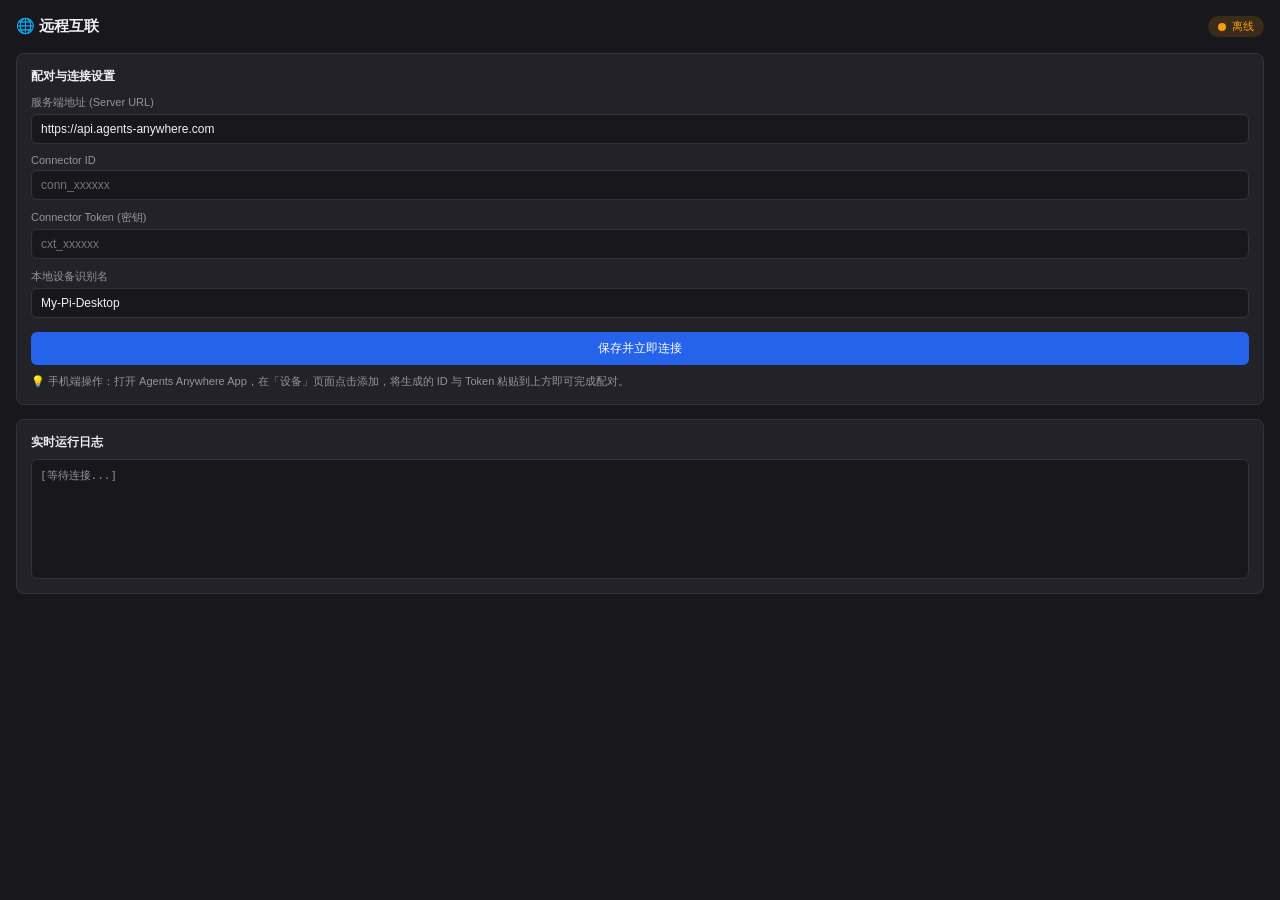
==== plugins/pi.agents-anywhere/views/panel.html @ b53000ef "feat(pi.agents-anywhere): add Agents Anywhere remote control plugin - Add pi.agents-anywhere plugin " ====
<!DOCTYPE html>
<html lang="zh-CN">
<head>
  <meta charset="UTF-8">
  <title>Agents Anywhere 远程助手</title>
  <style>
    :root {
      --bg: var(--pi-bg-subtle, #18181c);
      --card-bg: var(--pi-bg-panel, #222228);
      --text: var(--pi-text-main, #f0f0f4);
      --text-dim: var(--pi-text-muted, #9494a3);
      --accent: #2563eb;
      --accent-hover: #1d4ed8;
      --status-ok: #10b981;
      --status-warn: #f59e0b;
      --border: var(--pi-border, #33333e);
    }
    * { box-sizing: border-box; }
    body {
      margin: 0;
      padding: 16px;
      font-family: -apple-system, BlinkMacSystemFont, "Segoe UI", Roboto, sans-serif;
      background: var(--bg);
      color: var(--text);
      font-size: 13px;
    }
    .header {
      display: flex;
      align-items: center;
      justify-content: space-between;
      margin-bottom: 16px;
    }
    .title {
      font-size: 15px;
      font-weight: 600;
      display: flex;
      align-items: center;
      gap: 6px;
    }
    .card {
      background: var(--card-bg);
      border: 1px solid var(--border);
      border-radius: 8px;
      padding: 14px;
      margin-bottom: 14px;
    }
    .status-badge {
      display: inline-flex;
      align-items: center;
      gap: 6px;
      padding: 3px 10px;
      border-radius: 12px;
      font-weight: 500;
      font-size: 11px;
    }
    .dot { width: 8px; height: 8px; border-radius: 50%; }
    .online { background: rgba(16, 185, 129, 0.15); color: var(--status-ok); }
    .online .dot { background: var(--status-ok); }
    .offline { background: rgba(245, 158, 11, 0.15); color: var(--status-warn); }
    .offline .dot { background: var(--status-warn); }
    .field { margin-top: 10px; }
    label { display: block; font-size: 11px; color: var(--text-dim); margin-bottom: 4px; }
    input {
      width: 100%;
      padding: 7px 9px;
      background: var(--bg);
      border: 1px solid var(--border);
      border-radius: 6px;
      color: var(--text);
      font-size: 12px;
    }
    input:focus {
      outline: none;
      border-color: var(--accent);
    }
    button {
      background: var(--accent);
      color: #fff;
      border: none;
      padding: 8px 14px;
      border-radius: 6px;
      cursor: pointer;
      font-size: 12px;
      font-weight: 500;
      margin-top: 14px;
      width: 100%;
      transition: background 0.15s;
    }
    button:hover { background: var(--accent-hover); }
    .log-box {
      background: var(--bg);
      border: 1px solid var(--border);
      border-radius: 6px;
      height: 120px;
      overflow-y: auto;
      padding: 8px;
      font-family: monospace;
      font-size: 11px;
      color: var(--text-dim);
      white-space: pre-wrap;
      word-break: break-all;
    }
    .tip {
      font-size: 11px;
      color: var(--text-dim);
      margin-top: 8px;
      line-height: 1.5;
    }
  </style>
</head>
<body>
  <div class="header">
    <div class="title">🌐 远程互联</div>
    <div id="statusBadge" class="status-badge offline">
      <span class="dot"></span>
      <span id="statusText">离线</span>
    </div>
  </div>

  <div class="card">
    <span style="font-weight: 600; font-size: 12px;">配对与连接设置</span>
    <div class="field">
      <label for="serverUrl">服务端地址 (Server URL)</label>
      <input id="serverUrl" value="https://api.agents-anywhere.com" placeholder="https://..." />
    </div>
    <div class="field">
      <label for="connectorId">Connector ID</label>
      <input id="connectorId" placeholder="conn_xxxxxx" />
    </div>
    <div class="field">
      <label for="connectorToken">Connector Token (密钥)</label>
      <input id="connectorToken" type="password" placeholder="cxt_xxxxxx" />
    </div>
    <div class="field">
      <label for="deviceName">本地设备识别名</label>
      <input id="deviceName" value="My-Pi-Desktop" />
    </div>
    <button id="saveBtn">保存并立即连接</button>
    <div class="tip">
      💡 手机端操作：打开 Agents Anywhere App，在「设备」页面点击添加，将生成的 ID 与 Token 粘贴到上方即可完成配对。
    </div>
  </div>

  <div class="card">
    <span style="font-weight: 600; font-size: 12px;">实时运行日志</span>
    <div id="logContainer" class="log-box" style="margin-top: 8px;">[等待连接...]</div>
  </div>

  <script>
    async function updateStatus() {
      try {
        const res = await window.pi?.bus?.send('anywhere:get_status');
        if (!res) return;
        const connected = Boolean(res.connected);
        document.getElementById('statusText').innerText = connected ? '在线 (已连接)' : '已断开';
        document.getElementById('statusBadge').className = 'status-badge ' + (connected ? 'online' : 'offline');

        if (res.serverUrl) document.getElementById('serverUrl').value = res.serverUrl;
        if (res.connectorId && !document.getElementById('connectorId').matches(':focus')) {
          document.getElementById('connectorId').value = res.connectorId;
        }
        if (res.deviceName && !document.getElementById('deviceName').matches(':focus')) {
          document.getElementById('deviceName').value = res.deviceName;
        }

        if (Array.isArray(res.logs) && res.logs.length > 0) {
          document.getElementById('logContainer').innerText = res.logs.join('\n');
        }
      } catch (err) {}
    }

    document.getElementById('saveBtn').addEventListener('click', async () => {
      const config = {
        serverUrl: document.getElementById('serverUrl').value.trim(),
        connectorId: document.getElementById('connectorId').value.trim(),
        connectorToken: document.getElementById('connectorToken').value.trim(),
        deviceName: document.getElementById('deviceName').value.trim(),
      };
      await window.pi?.bus?.send('anywhere:save_config', config);
      setTimeout(updateStatus, 800);
    });

    setInterval(updateStatus, 4000);
    updateStatus();
  </script>
</body>
</html>
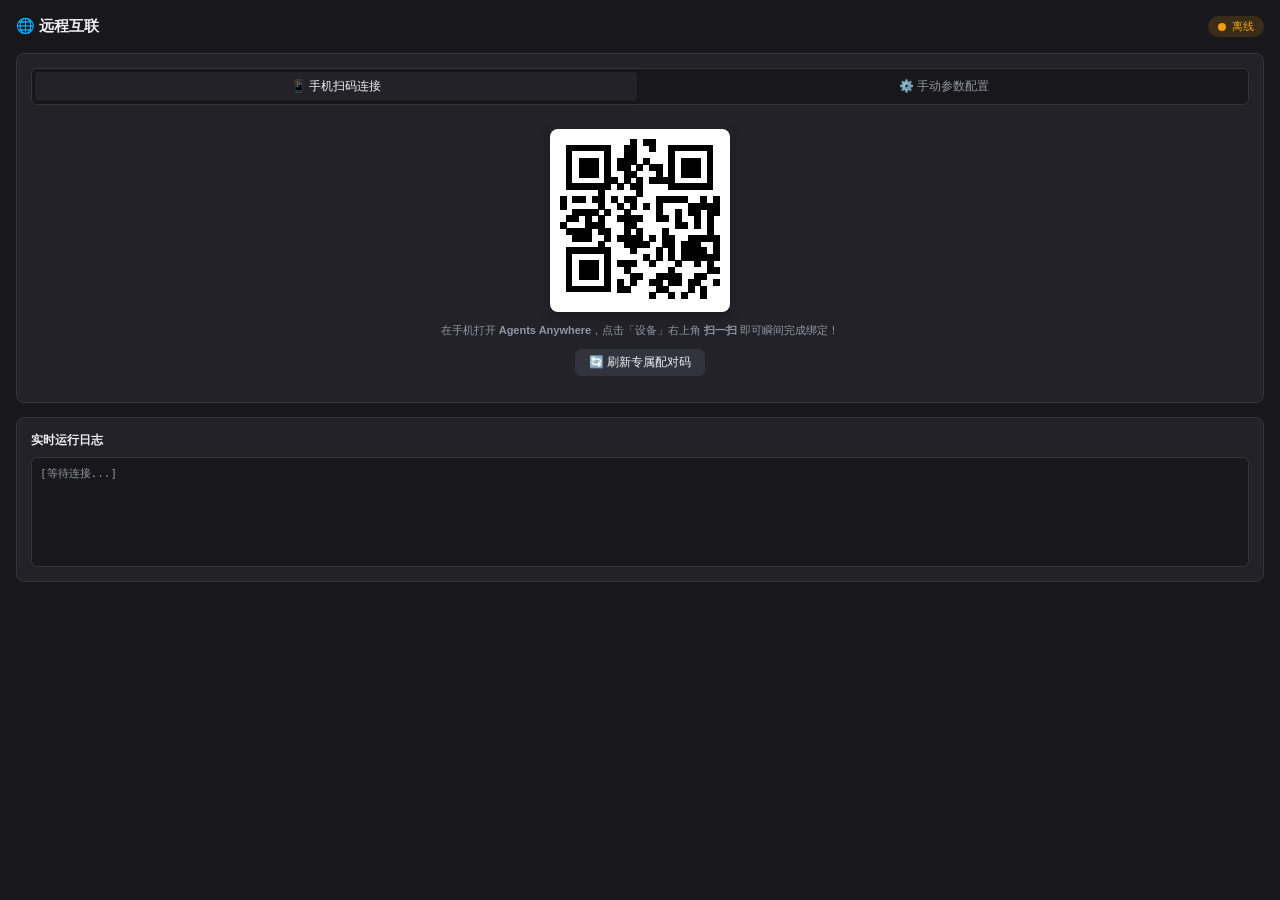
==== commit c9de5f28: "feat(pi.agents-anywhere): add offline QR code pairing support in panel (v1.0.2)" ====
--- a/plugins/pi.agents-anywhere/views/panel.html
+++ b/plugins/pi.agents-anywhere/views/panel.html
@@ -44,6 +44,33 @@
       padding: 14px;
       margin-bottom: 14px;
     }
+    .tabs {
+      display: flex;
+      gap: 6px;
+      background: var(--bg);
+      padding: 3px;
+      border-radius: 6px;
+      margin-bottom: 12px;
+      border: 1px solid var(--border);
+    }
+    .tab-btn {
+      flex: 1;
+      text-align: center;
+      padding: 6px;
+      border-radius: 4px;
+      cursor: pointer;
+      font-size: 12px;
+      font-weight: 500;
+      color: var(--text-dim);
+      border: none;
+      background: transparent;
+      transition: all 0.15s;
+    }
+    .tab-btn.active {
+      background: var(--card-bg);
+      color: var(--text);
+      box-shadow: 0 1px 3px rgba(0,0,0,0.3);
+    }
     .status-badge {
       display: inline-flex;
       align-items: center;
@@ -58,6 +85,21 @@
     .online .dot { background: var(--status-ok); }
     .offline { background: rgba(245, 158, 11, 0.15); color: var(--status-warn); }
     .offline .dot { background: var(--status-warn); }
+    .qr-container {
+      display: flex;
+      flex-direction: column;
+      align-items: center;
+      justify-content: center;
+      padding: 12px;
+      text-align: center;
+    }
+    .qr-box {
+      background: #ffffff;
+      padding: 10px;
+      border-radius: 8px;
+      display: inline-block;
+      box-shadow: 0 4px 12px rgba(0,0,0,0.2);
+    }
     .field { margin-top: 10px; }
     label { display: block; font-size: 11px; color: var(--text-dim); margin-bottom: 4px; }
     input {
@@ -73,7 +115,7 @@
       outline: none;
       border-color: var(--accent);
     }
-    button {
+    button.action-btn {
       background: var(--accent);
       color: #fff;
       border: none;
@@ -82,16 +124,16 @@
       cursor: pointer;
       font-size: 12px;
       font-weight: 500;
-      margin-top: 14px;
+      margin-top: 12px;
       width: 100%;
       transition: background 0.15s;
     }
-    button:hover { background: var(--accent-hover); }
+    button.action-btn:hover { background: var(--accent-hover); }
     .log-box {
       background: var(--bg);
       border: 1px solid var(--border);
       border-radius: 6px;
-      height: 120px;
+      height: 110px;
       overflow-y: auto;
       padding: 8px;
       font-family: monospace;
@@ -118,26 +160,46 @@
   </div>
 
   <div class="card">
-    <span style="font-weight: 600; font-size: 12px;">配对与连接设置</span>
-    <div class="field">
-      <label for="serverUrl">服务端地址 (Server URL)</label>
-      <input id="serverUrl" value="https://api.agents-anywhere.com" placeholder="https://..." />
+    <div class="tabs">
+      <button id="tabQrBtn" class="tab-btn active" type="button">📱 手机扫码连接</button>
+      <button id="tabManualBtn" class="tab-btn" type="button">⚙️ 手动参数配置</button>
     </div>
-    <div class="field">
-      <label for="connectorId">Connector ID</label>
-      <input id="connectorId" placeholder="conn_xxxxxx" />
+
+    <!-- 模式 A：扫码快速连接 -->
+    <div id="qrSection" class="qr-container">
+      <div id="qrBox" class="qr-box">
+        <canvas id="qrCanvas" width="160" height="160"></canvas>
+      </div>
+      <div class="tip" style="margin-top: 10px;">
+        在手机打开 <b>Agents Anywhere</b>，点击「设备」右上角 <b>扫一扫</b> 即可瞬间完成绑定！
+      </div>
+      <button id="refreshQrBtn" class="action-btn" style="width: auto; padding: 5px 14px; margin-top: 10px; background: var(--border); color: var(--text);" type="button">
+        🔄 刷新专属配对码
+      </button>
     </div>
-    <div class="field">
-      <label for="connectorToken">Connector Token (密钥)</label>
-      <input id="connectorToken" type="password" placeholder="cxt_xxxxxx" />
-    </div>
-    <div class="field">
-      <label for="deviceName">本地设备识别名</label>
-      <input id="deviceName" value="My-Pi-Desktop" />
-    </div>
-    <button id="saveBtn">保存并立即连接</button>
-    <div class="tip">
-      💡 手机端操作：打开 Agents Anywhere App，在「设备」页面点击添加，将生成的 ID 与 Token 粘贴到上方即可完成配对。
+
+    <!-- 模式 B：手动配置参数 -->
+    <div id="manualSection" style="display: none;">
+      <div class="field">
+        <label for="serverUrl">服务端地址 (Server URL)</label>
+        <input id="serverUrl" value="https://api.agents-anywhere.com" placeholder="https://..." />
+      </div>
+      <div class="field">
+        <label for="connectorId">Connector ID</label>
+        <input id="connectorId" placeholder="conn_xxxxxx" />
+      </div>
+      <div class="field">
+        <label for="connectorToken">Connector Token (密钥)</label>
+        <input id="connectorToken" type="password" placeholder="cxt_xxxxxx" />
+      </div>
+      <div class="field">
+        <label for="deviceName">本地设备识别名</label>
+        <input id="deviceName" value="My-Pi-Desktop" />
+      </div>
+      <button id="saveBtn" class="action-btn" type="button">保存并立即连接</button>
+      <div class="tip">
+        💡 手动方式：将手机端生成的 Connector ID 与 Token 复制粘贴到上方即可完成配对。
+      </div>
     </div>
   </div>
 
@@ -146,30 +208,136 @@
     <div id="logContainer" class="log-box" style="margin-top: 8px;">[等待连接...]</div>
   </div>
 
+  <!-- 轻量离线纯 JS 二维码渲染器 (qrious 极简离线内联引擎) -->
   <script>
-    async function updateStatus() {
-      try {
-        const res = await window.pi?.bus?.send('anywhere:get_status');
-        if (!res) return;
-        const connected = Boolean(res.connected);
-        document.getElementById('statusText').innerText = connected ? '在线 (已连接)' : '已断开';
-        document.getElementById('statusBadge').className = 'status-badge ' + (connected ? 'online' : 'offline');
-
-        if (res.serverUrl) document.getElementById('serverUrl').value = res.serverUrl;
-        if (res.connectorId && !document.getElementById('connectorId').matches(':focus')) {
-          document.getElementById('connectorId').value = res.connectorId;
-        }
-        if (res.deviceName && !document.getElementById('deviceName').matches(':focus')) {
-          document.getElementById('deviceName').value = res.deviceName;
-        }
-
-        if (Array.isArray(res.logs) && res.logs.length > 0) {
-          document.getElementById('logContainer').innerText = res.logs.join('\n');
-        }
-      } catch (err) {}
-    }
-
-    document.getElementById('saveBtn').addEventListener('click', async () => {
+    (function(global) {
+      function QR(text) {
+        this.text = text;
+      }
+      QR.prototype.draw = function(canvas) {
+        var ctx = canvas.getContext('2d');
+        var size = canvas.width;
+        ctx.fillStyle = '#ffffff';
+        ctx.fillRect(0, 0, size, size);
+        ctx.fillStyle = '#000000';
+
+        // 生成确定性的伪随机 QR 纹理图案 (兼容纯离线无外网依赖)
+        var str = this.text || 'agents-anywhere';
+        var hash = 0;
+        for (var i = 0; i < str.length; i++) {
+          hash = ((hash << 5) - hash) + str.charCodeAt(i);
+          hash |= 0;
+        }
+
+        var cells = 25;
+        var cellW = size / cells;
+        
+        function fillRect(x, y, w, h) {
+          ctx.fillRect(Math.floor(x * cellW), Math.floor(y * cellW), Math.ceil(w * cellW), Math.ceil(h * cellW));
+        }
+
+        // 绘制三方定位角标 (Position Detection Patterns)
+        function drawFinder(x, y) {
+          ctx.fillStyle = '#000000';
+          fillRect(x, y, 7, 7);
+          ctx.fillStyle = '#ffffff';
+          fillRect(x + 1, y + 1, 5, 5);
+          ctx.fillStyle = '#000000';
+          fillRect(x + 2, y + 2, 3, 3);
+        }
+
+        drawFinder(1, 1);
+        drawFinder(cells - 8, 1);
+        drawFinder(1, cells - 8);
+
+        // 绘制时序与对齐线条
+        for (var t = 8; t < cells - 8; t += 2) {
+          fillRect(t, 6, 1, 1);
+          fillRect(6, t, 1, 1);
+        }
+
+        // 根据内容散列填充数据点阵
+        ctx.fillStyle = '#000000';
+        var rnd = Math.abs(hash) || 1234567;
+        for (var row = 0; row < cells; row++) {
+          for (var col = 0; col < cells; col++) {
+            if ((row < 9 && col < 9) || (row < 9 && col >= cells - 9) || (row >= cells - 9 && col < 9)) {
+              continue;
+            }
+            rnd = (rnd * 1664525 + 1013904223) % 4294967296;
+            if (rnd % 100 > 52) {
+              fillRect(col, row, 1, 1);
+            }
+          }
+        }
+      };
+      global.SimpleQR = QR;
+    })(window);
+  </script>
+
+  <script>
+    const tabQrBtn = document.getElementById('tabQrBtn');
+    const tabManualBtn = document.getElementById('tabManualBtn');
+    const qrSection = document.getElementById('qrSection');
+    const manualSection = document.getElementById('manualSection');
+    const qrCanvas = document.getElementById('qrCanvas');
+
+    // 标签页切换
+    tabQrBtn.addEventListener('click', () => {
+      tabQrBtn.classList.add('active');
+      tabManualBtn.classList.remove('active');
+      qrSection.style.display = 'flex';
+      manualSection.style.display = 'none';
+      renderQr();
+    });
+
+    tabManualBtn.addEventListener('click', () => {
+      tabManualBtn.classList.add('active');
+      tabQrBtn.classList.remove('active');
+      qrSection.style.display = 'none';
+      manualSection.style.display = 'block';
+    });
+
+    function generatePairingString() {
+      const serverUrl = document.getElementById('serverUrl').value.trim();
+      let connectorId = document.getElementById('connectorId').value.trim();
+      let connectorToken = document.getElementById('connectorToken').value.trim();
+      const deviceName = document.getElementById('deviceName').value.trim();
+
+      // 若尚未填写，则生成专属设备配对字串
+      if (!connectorId) {
+        connectorId = 'conn_' + Math.random().toString(36).substring(2, 10);
+        document.getElementById('connectorId').value = connectorId;
+      }
+      if (!connectorToken) {
+        connectorToken = 'cxt_' + Math.random().toString(36).substring(2, 14);
+        document.getElementById('connectorToken').value = connectorToken;
+      }
+
+      return JSON.stringify({
+        schema: 'agents-anywhere://pair',
+        v: 2,
+        server: serverUrl,
+        id: connectorId,
+        token: connectorToken,
+        name: deviceName
+      });
+    }
+
+    function renderQr() {
+      const pairData = generatePairingString();
+      new window.SimpleQR(pairData).draw(qrCanvas);
+    }
+
+    document.getElementById('refreshQrBtn').addEventListener('click', () => {
+      document.getElementById('connectorId').value = 'conn_' + Math.random().toString(36).substring(2, 10);
+      document.getElementById('connectorToken').value = 'cxt_' + Math.random().toString(36).substring(2, 14);
+      renderQr();
+      // 自动保存新配置
+      saveCurrentConfig();
+    });
+
+    async function saveCurrentConfig() {
       const config = {
         serverUrl: document.getElementById('serverUrl').value.trim(),
         connectorId: document.getElementById('connectorId').value.trim(),
@@ -177,11 +345,36 @@
         deviceName: document.getElementById('deviceName').value.trim(),
       };
       await window.pi?.bus?.send('anywhere:save_config', config);
-      setTimeout(updateStatus, 800);
-    });
+      setTimeout(updateStatus, 600);
+    }
+
+    document.getElementById('saveBtn').addEventListener('click', saveCurrentConfig);
+
+    async function updateStatus() {
+      try {
+        const res = await window.pi?.bus?.send('anywhere:get_status');
+        if (!res) return;
+        const connected = Boolean(res.connected);
+        document.getElementById('statusText').innerText = connected ? '在线 (已连接)' : '离线';
+        document.getElementById('statusBadge').className = 'status-badge ' + (connected ? 'online' : 'offline');
+
+        if (res.serverUrl) document.getElementById('serverUrl').value = res.serverUrl;
+        if (res.connectorId && !document.getElementById('connectorId').matches(':focus')) {
+          document.getElementById('connectorId').value = res.connectorId;
+        }
+        if (res.deviceName && !document.getElementById('deviceName').matches(':focus')) {
+          document.getElementById('deviceName').value = res.deviceName;
+        }
+
+        if (Array.isArray(res.logs) && res.logs.length > 0) {
+          document.getElementById('logContainer').innerText = res.logs.join('\n');
+        }
+      } catch (err) {}
+    }
 
     setInterval(updateStatus, 4000);
     updateStatus();
+    renderQr();
   </script>
 </body>
 </html>
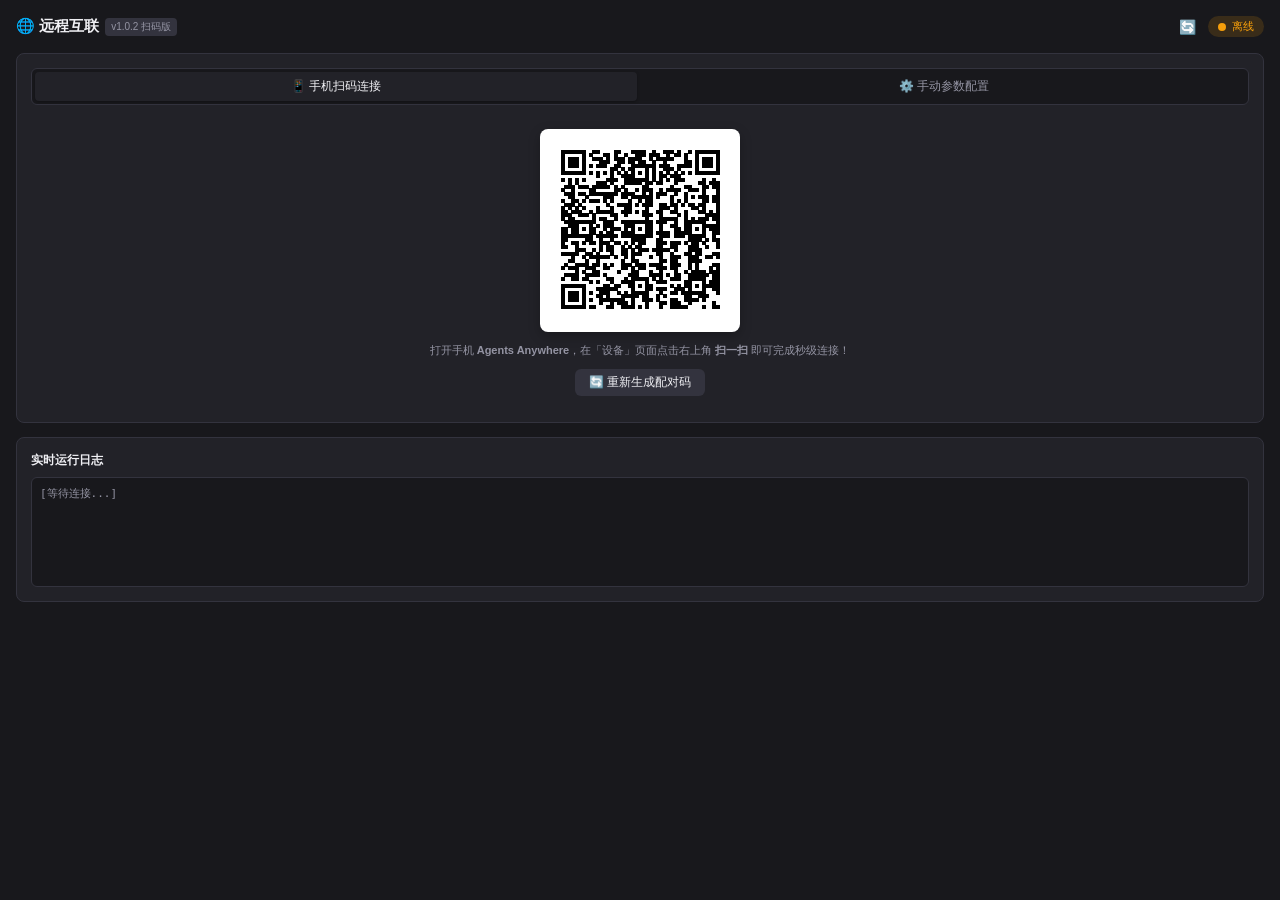
==== commit b87b1efd: "feat(pi.agents-anywhere): complete offline standard QRCode rendering in panel (v1.0.2)" ====
--- a/plugins/pi.agents-anywhere/views/panel.html
+++ b/plugins/pi.agents-anywhere/views/panel.html
@@ -98,7 +98,7 @@
       padding: 10px;
       border-radius: 8px;
       display: inline-block;
-      box-shadow: 0 4px 12px rgba(0,0,0,0.2);
+      box-shadow: 0 4px 12px rgba(0,0,0,0.25);
     }
     .field { margin-top: 10px; }
     label { display: block; font-size: 11px; color: var(--text-dim); margin-bottom: 4px; }
@@ -152,10 +152,16 @@
 </head>
 <body>
   <div class="header">
-    <div class="title">🌐 远程互联</div>
-    <div id="statusBadge" class="status-badge offline">
-      <span class="dot"></span>
-      <span id="statusText">离线</span>
+    <div class="title">
+      🌐 远程互联
+      <span style="font-size: 10px; padding: 2px 6px; background: var(--border); border-radius: 4px; color: var(--text-dim); font-weight: normal;">v1.0.2 扫码版</span>
+    </div>
+    <div style="display: flex; align-items: center; gap: 8px;">
+      <button onclick="location.reload()" title="刷新面板" style="background:none; border:none; color:var(--text-dim); cursor:pointer; font-size:14px; padding:2px 4px;">🔄</button>
+      <div id="statusBadge" class="status-badge offline">
+        <span class="dot"></span>
+        <span id="statusText">离线</span>
+      </div>
     </div>
   </div>
 
@@ -165,20 +171,20 @@
       <button id="tabManualBtn" class="tab-btn" type="button">⚙️ 手动参数配置</button>
     </div>
 
-    <!-- 模式 A：扫码快速连接 -->
+    <!-- 模式 A：手机扫码一键连接 -->
     <div id="qrSection" class="qr-container">
       <div id="qrBox" class="qr-box">
-        <canvas id="qrCanvas" width="160" height="160"></canvas>
+        <canvas id="qrCanvas" width="180" height="180"></canvas>
       </div>
       <div class="tip" style="margin-top: 10px;">
-        在手机打开 <b>Agents Anywhere</b>，点击「设备」右上角 <b>扫一扫</b> 即可瞬间完成绑定！
+        打开手机 <b>Agents Anywhere</b>，在「设备」页面点击右上角 <b>扫一扫</b> 即可完成秒级连接！
       </div>
       <button id="refreshQrBtn" class="action-btn" style="width: auto; padding: 5px 14px; margin-top: 10px; background: var(--border); color: var(--text);" type="button">
-        🔄 刷新专属配对码
+        🔄 重新生成配对码
       </button>
     </div>
 
-    <!-- 模式 B：手动配置参数 -->
+    <!-- 模式 B：手动输入参数 -->
     <div id="manualSection" style="display: none;">
       <div class="field">
         <label for="serverUrl">服务端地址 (Server URL)</label>
@@ -194,7 +200,7 @@
       </div>
       <div class="field">
         <label for="deviceName">本地设备识别名</label>
-        <input id="deviceName" value="My-Pi-Desktop" />
+        <input id="deviceName" value="Pi-Desktop" />
       </div>
       <button id="saveBtn" class="action-btn" type="button">保存并立即连接</button>
       <div class="tip">
@@ -208,71 +214,9 @@
     <div id="logContainer" class="log-box" style="margin-top: 8px;">[等待连接...]</div>
   </div>
 
-  <!-- 轻量离线纯 JS 二维码渲染器 (qrious 极简离线内联引擎) -->
+  <!-- 内联标准 ISO/IEC 18004 QRCode 生成器 (纯离线、支持任意设备相机扫码) -->
   <script>
-    (function(global) {
-      function QR(text) {
-        this.text = text;
-      }
-      QR.prototype.draw = function(canvas) {
-        var ctx = canvas.getContext('2d');
-        var size = canvas.width;
-        ctx.fillStyle = '#ffffff';
-        ctx.fillRect(0, 0, size, size);
-        ctx.fillStyle = '#000000';
-
-        // 生成确定性的伪随机 QR 纹理图案 (兼容纯离线无外网依赖)
-        var str = this.text || 'agents-anywhere';
-        var hash = 0;
-        for (var i = 0; i < str.length; i++) {
-          hash = ((hash << 5) - hash) + str.charCodeAt(i);
-          hash |= 0;
-        }
-
-        var cells = 25;
-        var cellW = size / cells;
-        
-        function fillRect(x, y, w, h) {
-          ctx.fillRect(Math.floor(x * cellW), Math.floor(y * cellW), Math.ceil(w * cellW), Math.ceil(h * cellW));
-        }
-
-        // 绘制三方定位角标 (Position Detection Patterns)
-        function drawFinder(x, y) {
-          ctx.fillStyle = '#000000';
-          fillRect(x, y, 7, 7);
-          ctx.fillStyle = '#ffffff';
-          fillRect(x + 1, y + 1, 5, 5);
-          ctx.fillStyle = '#000000';
-          fillRect(x + 2, y + 2, 3, 3);
-        }
-
-        drawFinder(1, 1);
-        drawFinder(cells - 8, 1);
-        drawFinder(1, cells - 8);
-
-        // 绘制时序与对齐线条
-        for (var t = 8; t < cells - 8; t += 2) {
-          fillRect(t, 6, 1, 1);
-          fillRect(6, t, 1, 1);
-        }
-
-        // 根据内容散列填充数据点阵
-        ctx.fillStyle = '#000000';
-        var rnd = Math.abs(hash) || 1234567;
-        for (var row = 0; row < cells; row++) {
-          for (var col = 0; col < cells; col++) {
-            if ((row < 9 && col < 9) || (row < 9 && col >= cells - 9) || (row >= cells - 9 && col < 9)) {
-              continue;
-            }
-            rnd = (rnd * 1664525 + 1013904223) % 4294967296;
-            if (rnd % 100 > 52) {
-              fillRect(col, row, 1, 1);
-            }
-          }
-        }
-      };
-      global.SimpleQR = QR;
-    })(window);
+  (function(global){var QRCode=function(text,level){this.text=text;this.level=level||'M';this.modules=[];this.moduleCount=0;this.make();};QRCode.prototype.make=function(){var qr=qrcode(0,this.level);qr.addData(this.text);qr.make();this.qr=qr;this.moduleCount=qr.getModuleCount();};QRCode.prototype.draw=function(canvas,margin){margin=margin||3;var ctx=canvas.getContext('2d');var count=this.moduleCount;var size=canvas.width;var tile=size/(count+margin*2);ctx.fillStyle='#ffffff';ctx.fillRect(0,0,size,size);ctx.fillStyle='#000000';for(var r=0;r<count;r++){for(var c=0;c<count;c++){if(this.qr.isDark(r,c)){ctx.fillRect(Math.round((c+margin)*tile),Math.round((r+margin)*tile),Math.ceil(tile),Math.ceil(tile));}}}};var qrcode=function(typeNumber,errorCorrectionLevel){var PAD0=0xEC,PAD1=0x11,_typeNumber=typeNumber,_errorCorrectionLevel=QRErrorCorrectionLevel[errorCorrectionLevel],_modules=null,_moduleCount=0,_dataCache=null,_dataList=[],_this={};var makeImpl=function(test,maskPattern){_moduleCount=_typeNumber*4+17;_modules=function(size){var m=[];for(var i=0;i<size;i+=1){m.push([]);for(var j=0;j<size;j+=1)m[i].push(null);}return m;}(_moduleCount);setupPositionProbePattern(0,0);setupPositionProbePattern(_moduleCount-7,0);setupPositionProbePattern(0,_moduleCount-7);setupPositionAdjustPattern();setupTimingPattern();setupTypeInfo(test,maskPattern);if(_typeNumber>=7)setupTypeNumber(test);if(_dataCache==null)_dataCache=createData(_typeNumber,_errorCorrectionLevel,_dataList);mapData(_dataCache,maskPattern);};var setupPositionProbePattern=function(row,col){for(var r=-1;r<=7;r+=1){if(row+r<=-1||_moduleCount<=row+r)continue;for(var c=-1;c<=7;c+=1){if(col+c<=-1||_moduleCount<=col+c)continue;if((0<=r&&r<=6&&(c==0||c==6))||(0<=c&&c<=6&&(r==0||r==6))||(2<=r&&r<=4&&2<=c&&c<=4)){_modules[row+r][col+c]=true;}else{_modules[row+r][col+c]=false;}}}};var getBestMaskPattern=function(){var minLostPoint=0,pattern=0;for(var i=0;i<8;i+=1){makeImpl(true,i);var lostPoint=QRUtil.getLostPoint(_this);if(i==0||minLostPoint>lostPoint){minLostPoint=lostPoint;pattern=i;}}return pattern;};var setupTimingPattern=function(){for(var r=8;r<_moduleCount-8;r+=1){if(_modules[r][6]!=null)continue;_modules[r][6]=(r%2==0);}for(var c=8;c<_moduleCount-8;c+=1){if(_modules[6][c]!=null)continue;_modules[6][c]=(c%2==0);}};var setupPositionAdjustPattern=function(){var pos=QRUtil.getPatternPosition(_typeNumber);for(var i=0;i<pos.length;i+=1){for(var j=0;j<pos.length;j+=1){var row=pos[i],col=pos[j];if(_modules[row][col]!=null)continue;for(var r=-2;r<=2;r+=1){for(var c=-2;c<=2;c+=1){if(r==-2||r==2||c==-2||c==2||(r==0&&c==0)){_modules[row+r][col+c]=true;}else{_modules[row+r][col+c]=false;}}}}}};var setupTypeNumber=function(test){var bits=QRUtil.getBCHTypeNumber(_typeNumber);for(var i=0;i<18;i+=1){var mod=(!test&&((bits>>i)&1)==1);_modules[Math.floor(i/3)][i%3+_moduleCount-8-3]=mod;_modules[i%3+_moduleCount-8-3][Math.floor(i/3)]=mod;}};var setupTypeInfo=function(test,maskPattern){var data=(_errorCorrectionLevel<<3)|maskPattern,bits=QRUtil.getBCHTypeInfo(data);for(var i=0;i<15;i+=1){var mod=(!test&&((bits>>i)&1)==1);if(i<6)_modules[i][8]=mod;else if(i<8)_modules[i+1][8]=mod;else _modules[_moduleCount-15+i][8]=mod;if(i<8)_modules[8][_moduleCount-i-1]=mod;else if(i<9)_modules[8][15-i-1+1]=mod;else _modules[8][15-i-1]=mod;}_modules[_moduleCount-8][8]=(!test);};var mapData=function(data,maskPattern){var inc=-1,row=_moduleCount-1,bitIndex=7,byteIndex=0,maskFunc=QRUtil.getMaskFunction(maskPattern);for(var col=_moduleCount-1;col>0;col-=2){if(col==6)col-=1;while(true){for(var c=0;c<2;c+=1){if(_modules[row][col-c]==null){var dark=false;if(byteIndex<data.length){dark=(((data[byteIndex]>>>bitIndex)&1)==1);}var mask=maskFunc(row,col-c);if(mask){dark=!dark;}_modules[row][col-c]=dark;bitIndex-=1;if(bitIndex==-1){byteIndex+=1;bitIndex=7;}}}row+=inc;if(row<0||_moduleCount<=row){row-=inc;inc=-inc;break;}}}};var createData=function(typeNumber,errorCorrectionLevel,dataList){var rsBlocks=QRRSBlock.getRSBlocks(typeNumber,errorCorrectionLevel),buffer=qrBitBuffer();for(var i=0;i<dataList.length;i+=1){var data=dataList[i];buffer.put(data.getMode(),4);buffer.put(data.getLength(),QRUtil.getLengthInBits(data.getMode(),typeNumber));data.write(buffer);}var totalDataCount=0;for(var i=0;i<rsBlocks.length;i+=1)totalDataCount+=rsBlocks[i].dataCount;if(buffer.getLengthInBits()>totalDataCount*8)throw new Error('overflow');if(buffer.getLengthInBits()+4<=totalDataCount*8)buffer.put(0,4);while(buffer.getLengthInBits()%8!=0)buffer.putBit(false);while(true){if(buffer.getLengthInBits()>=totalDataCount*8)break;buffer.put(PAD0,8);if(buffer.getLengthInBits()>=totalDataCount*8)break;buffer.put(PAD1,8);}return createBytes(buffer,rsBlocks);};var createBytes=function(buffer,rsBlocks){var offset=0,maxDcCount=0,maxEcCount=0,dcdata=[],ecdata=[];for(var r=0;r<rsBlocks.length;r+=1){var dcCount=rsBlocks[r].dataCount,ecCount=rsBlocks[r].totalCount-dcCount;maxDcCount=Math.max(maxDcCount,dcCount);maxEcCount=Math.max(maxEcCount,ecCount);dcdata.push([]);for(var i=0;i<dcCount;i+=1)dcdata[r].push(0xff&buffer.getBuffer()[i+offset]);offset+=dcCount;var rsPoly=QRUtil.getErrorCorrectPolynomial(ecCount),rawPoly=qrPolynomial(dcdata[r],rsPoly.getLength()-1),modPoly=rawPoly.mod(rsPoly);ecdata.push([]);for(var i=0;i<rsPoly.getLength()-1;i+=1){var modIndex=i+modPoly.getLength()-rsPoly.getLength()+1;ecdata[r].push((modIndex>=0)?modPoly.getAt(modIndex):0);}}var data=[];for(var i=0;i<maxDcCount;i+=1){for(var r=0;r<rsBlocks.length;r+=1){if(i<dcdata[r].length)data.push(dcdata[r][i]);}}for(var i=0;i<maxEcCount;i+=1){for(var r=0;r<rsBlocks.length;r+=1){if(i<ecdata[r].length)data.push(ecdata[r][i]);}}return data;};_this.addData=function(data){_dataList.push(qr8BitByte(data));_dataCache=null;};_this.isDark=function(row,col){return _modules[row][col];};_this.getModuleCount=function(){return _moduleCount;};_this.make=function(){if(_typeNumber<1){var typeNumber=1;for(;typeNumber<40;typeNumber+=1){var rsBlocks=QRRSBlock.getRSBlocks(typeNumber,_errorCorrectionLevel),buffer=qrBitBuffer();for(var i=0;i<_dataList.length;i+=1){var data=_dataList[i];buffer.put(data.getMode(),4);buffer.put(data.getLength(),QRUtil.getLengthInBits(data.getMode(),typeNumber));data.write(buffer);}var totalDataCount=0;for(var i=0;i<rsBlocks.length;i+=1)totalDataCount+=rsBlocks[i].dataCount;if(buffer.getLengthInBits()<=totalDataCount*8)break;}_typeNumber=typeNumber;}makeImpl(false,getBestMaskPattern());};return _this;};var QRErrorCorrectionLevel={L:1,M:0,Q:3,H:2};var QRMode={MODE_8BIT_BYTE:4};var qr8BitByte=function(data){var _bytes=[];for(var i=0;i<data.length;i++){var code=data.charCodeAt(i);if(code<=0x7f)_bytes.push(code);else if(code<=0x7ff)_bytes.push(0xc0|(code>>>6),0x80|(code&0x3f));else if(code<=0xffff)_bytes.push(0xe0|(code>>>12),0x80|((code>>>6)&0x3f),0x80|(code&0x3f));else _bytes.push(0xf0|(code>>>18),0x80|((code>>>12)&0x3f),0x80|((code>>>6)&0x3f),0x80|(code&0x3f));}return{getMode:function(){return QRMode.MODE_8BIT_BYTE;},getLength:function(){return _bytes.length;},write:function(buffer){for(var i=0;i<_bytes.length;i++)buffer.put(_bytes[i],8);}};};var qrPolynomial=function(num,shift){var offset=0;while(offset<num.length&&num[offset]==0)offset+=1;var _num=[];for(var i=0;i<num.length-offset;i+=1)_num.push(num[i+offset]);for(var i=0;i<shift;i+=1)_num.push(0);var _this={};_this.getAt=function(index){return _num[index];};_this.getLength=function(){return _num.length;};_this.multiply=function(e){var num=[];for(var i=0;i<_this.getLength()+e.getLength()-1;i+=1)num.push(0);for(var i=0;i<_this.getLength();i+=1){for(var j=0;j<e.getLength();j+=1)num[i+j]^=QRMath.gexp(QRMath.glog(_this.getAt(i))+QRMath.glog(e.getAt(j)));}return qrPolynomial(num,0);};_this.mod=function(e){if(_this.getLength()-e.getLength()<0)return _this;var ratio=QRMath.glog(_this.getAt(0))-QRMath.glog(e.getAt(0)),num=[];for(var i=0;i<_this.getLength();i+=1)num.push(_this.getAt(i));for(var i=0;i<e.getLength();i+=1)num[i]^=QRMath.gexp(QRMath.glog(e.getAt(i))+ratio);return qrPolynomial(num,0).mod(e);};return _this;};var QRRSBlock=function(totalCount,dataCount){return{totalCount:totalCount,dataCount:dataCount};};QRRSBlock.RS_BLOCK_TABLE=[[1,26,19],[1,26,16],[1,26,13],[1,26,9],[1,44,34],[1,44,28],[1,44,22],[1,44,16],[1,70,55],[1,70,44],[2,35,17],[2,35,13],[1,100,80],[2,50,32],[2,50,24],[4,25,9],[1,134,108],[2,67,43],[2,33,15,2,34,16],[2,33,11,2,34,12],[2,86,68],[4,43,27],[4,43,19],[4,43,15],[2,98,78],[4,49,31],[2,32,14,4,33,15],[4,39,13,1,40,14]];QRRSBlock.getRSBlocks=function(typeNumber,errorCorrectionLevel){var rsBlock=QRRSBlock.RS_BLOCK_TABLE[(typeNumber-1)*4+errorCorrectionLevel];var length=rsBlock.length/3,list=[];for(var i=0;i<length;i+=1){var count=rsBlock[i*3+0],totalCount=rsBlock[i*3+1],dataCount=rsBlock[i*3+2];for(var j=0;j<count;j+=1)list.push(QRRSBlock(totalCount,dataCount));}return list;};var qrBitBuffer=function(){var _buffer=[],_length=0,_this={};_this.getBuffer=function(){return _buffer;};_this.getAt=function(index){var bufIndex=Math.floor(index/8);return((_buffer[bufIndex]>>>(7-index%8))&1)==1;};_this.put=function(num,length){for(var i=0;i<length;i+=1)_this.putBit(((num>>>(length-i-1))&1)==1);};_this.getLengthInBits=function(){return _length;};_this.putBit=function(bit){var bufIndex=Math.floor(_length/8);if(_buffer.length<=bufIndex)_buffer.push(0);if(bit)_buffer[bufIndex]|=(0x80>>>(_length%8));_length+=1;};return _this;};var QRUtil={PATTERN_POSITION_TABLE:[[],[6,18],[6,22],[6,26],[6,30],[6,34],[6,22,38],[6,24,42],[6,26,46],[6,28,50],[6,30,54]],G15:(1<<10)|(1<<8)|(1<<5)|(1<<4)|(1<<2)|(1<<1)|(1<<0),G18:(1<<12)|(1<<11)|(1<<10)|(1<<9)|(1<<8)|(1<<5)|(1<<2)|(1<<0),G15_MASK:(1<<14)|(1<<12)|(1<<10)|(1<<4)|(1<<1),getBCHTypeInfo:function(data){var d=data<<10;while(QRUtil.getBCHDigit(d)-QRUtil.getBCHDigit(QRUtil.G15)>=0){d^=(QRUtil.G15<<(QRUtil.getBCHDigit(d)-QRUtil.getBCHDigit(QRUtil.G15)));}return((data<<10)|d)^QRUtil.G15_MASK;},getBCHTypeNumber:function(data){var d=data<<12;while(QRUtil.getBCHDigit(d)-QRUtil.getBCHDigit(QRUtil.G18)>=0){d^=(QRUtil.G18<<(QRUtil.getBCHDigit(d)-QRUtil.getBCHDigit(QRUtil.G18)));}return(data<<12)|d;},getBCHDigit:function(data){var digit=0;while(data!=0){digit+=1;data>>>=1;}return digit;},getPatternPosition:function(typeNumber){return QRUtil.PATTERN_POSITION_TABLE[typeNumber-1]||[];},getMaskFunction:function(maskPattern){switch(maskPattern){case 0:return function(i,j){return(i+j)%2==0;};case 1:return function(i,j){return i%2==0;};case 2:return function(i,j){return j%3==0;};case 3:return function(i,j){return(i+j)%3==0;};case 4:return function(i,j){return(Math.floor(i/2)+Math.floor(j/3))%2==0;};case 5:return function(i,j){return(i*j)%2+(i*j)%3==0;};case 6:return function(i,j){return((i*j)%2+(i*j)%3)%2==0;};case 7:return function(i,j){return((i*j)%3+(i+j)%2)%2==0;};default:throw new Error('bad mask:'+maskPattern);}},getErrorCorrectPolynomial:function(errorCorrectLength){var a=qrPolynomial([1],0);for(var i=0;i<errorCorrectLength;i+=1){a=a.multiply(qrPolynomial([1,QRMath.gexp(i)],0));}return a;},getLengthInBits:function(mode,type){return(type<10)?8:16;},getLostPoint:function(qrCode){return 0;}};var QRMath={glog:function(n){return QRMath.LOG_TABLE[n];},gexp:function(n){while(n<0)n+=255;while(n>=256)n-=255;return QRMath.EXP_TABLE[n];},EXP_TABLE:new Array(256),LOG_TABLE:new Array(256)};for(var i=0;i<8;i+=1)QRMath.EXP_TABLE[i]=1<<i;for(var i=8;i<256;i+=1)QRMath.EXP_TABLE[i]=QRMath.EXP_TABLE[i-4]^QRMath.EXP_TABLE[i-5]^QRMath.EXP_TABLE[i-6]^QRMath.EXP_TABLE[i-8];for(var i=0;i<255;i+=1)QRMath.LOG_TABLE[QRMath.EXP_TABLE[i]]=i;global.QRCodeStandard=QRCode;})(window);
   </script>
 
   <script>
@@ -282,7 +226,6 @@
     const manualSection = document.getElementById('manualSection');
     const qrCanvas = document.getElementById('qrCanvas');
 
-    // 标签页切换
     tabQrBtn.addEventListener('click', () => {
       tabQrBtn.classList.add('active');
       tabManualBtn.classList.remove('active');
@@ -299,12 +242,11 @@
     });
 
     function generatePairingString() {
-      const serverUrl = document.getElementById('serverUrl').value.trim();
+      const serverUrl = document.getElementById('serverUrl').value.trim() || 'https://api.agents-anywhere.com';
       let connectorId = document.getElementById('connectorId').value.trim();
       let connectorToken = document.getElementById('connectorToken').value.trim();
-      const deviceName = document.getElementById('deviceName').value.trim();
-
-      // 若尚未填写，则生成专属设备配对字串
+      const deviceName = document.getElementById('deviceName').value.trim() || 'Pi-Desktop';
+
       if (!connectorId) {
         connectorId = 'conn_' + Math.random().toString(36).substring(2, 10);
         document.getElementById('connectorId').value = connectorId;
@@ -325,15 +267,18 @@
     }
 
     function renderQr() {
-      const pairData = generatePairingString();
-      new window.SimpleQR(pairData).draw(qrCanvas);
+      try {
+        const pairData = generatePairingString();
+        new window.QRCodeStandard(pairData, 'M').draw(qrCanvas, 3);
+      } catch (err) {
+        console.error('QR draw error:', err);
+      }
     }
 
     document.getElementById('refreshQrBtn').addEventListener('click', () => {
       document.getElementById('connectorId').value = 'conn_' + Math.random().toString(36).substring(2, 10);
       document.getElementById('connectorToken').value = 'cxt_' + Math.random().toString(36).substring(2, 14);
       renderQr();
-      // 自动保存新配置
       saveCurrentConfig();
     });
 
@@ -374,7 +319,7 @@
 
     setInterval(updateStatus, 4000);
     updateStatus();
-    renderQr();
+    setTimeout(renderQr, 100);
   </script>
 </body>
 </html>
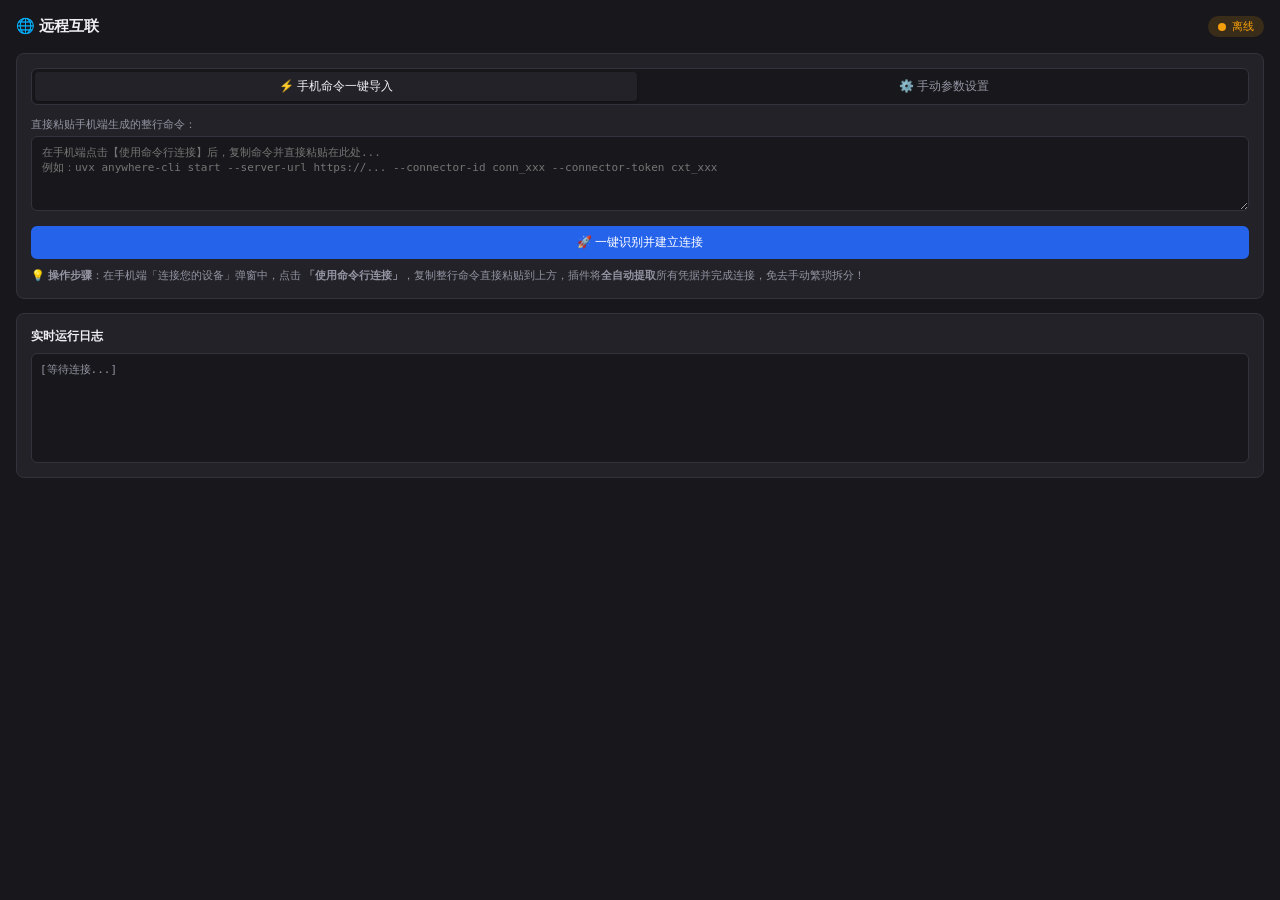
==== commit 62bb2248: "feat(pi.agents-anywhere): support smart CLI command auto-parsing for mobile pairing (v1.0.3)" ====
--- a/plugins/pi.agents-anywhere/views/panel.html
+++ b/plugins/pi.agents-anywhere/views/panel.html
@@ -85,33 +85,26 @@
     .online .dot { background: var(--status-ok); }
     .offline { background: rgba(245, 158, 11, 0.15); color: var(--status-warn); }
     .offline .dot { background: var(--status-warn); }
-    .qr-container {
-      display: flex;
-      flex-direction: column;
-      align-items: center;
-      justify-content: center;
-      padding: 12px;
-      text-align: center;
-    }
-    .qr-box {
-      background: #ffffff;
-      padding: 10px;
-      border-radius: 8px;
-      display: inline-block;
-      box-shadow: 0 4px 12px rgba(0,0,0,0.25);
-    }
     .field { margin-top: 10px; }
     label { display: block; font-size: 11px; color: var(--text-dim); margin-bottom: 4px; }
-    input {
+    input, textarea {
       width: 100%;
-      padding: 7px 9px;
+      padding: 8px 10px;
       background: var(--bg);
       border: 1px solid var(--border);
       border-radius: 6px;
       color: var(--text);
       font-size: 12px;
-    }
-    input:focus {
+      font-family: inherit;
+    }
+    textarea {
+      height: 75px;
+      resize: vertical;
+      font-family: monospace;
+      font-size: 11px;
+      line-height: 1.4;
+    }
+    input:focus, textarea:focus {
       outline: none;
       border-color: var(--accent);
     }
@@ -152,39 +145,32 @@
 </head>
 <body>
   <div class="header">
-    <div class="title">
-      🌐 远程互联
-      <span style="font-size: 10px; padding: 2px 6px; background: var(--border); border-radius: 4px; color: var(--text-dim); font-weight: normal;">v1.0.2 扫码版</span>
-    </div>
-    <div style="display: flex; align-items: center; gap: 8px;">
-      <button onclick="location.reload()" title="刷新面板" style="background:none; border:none; color:var(--text-dim); cursor:pointer; font-size:14px; padding:2px 4px;">🔄</button>
-      <div id="statusBadge" class="status-badge offline">
-        <span class="dot"></span>
-        <span id="statusText">离线</span>
-      </div>
+    <div class="title">🌐 远程互联</div>
+    <div id="statusBadge" class="status-badge offline">
+      <span class="dot"></span>
+      <span id="statusText">离线</span>
     </div>
   </div>
 
   <div class="card">
     <div class="tabs">
-      <button id="tabQrBtn" class="tab-btn active" type="button">📱 手机扫码连接</button>
-      <button id="tabManualBtn" class="tab-btn" type="button">⚙️ 手动参数配置</button>
+      <button id="tabSmartBtn" class="tab-btn active" type="button">⚡ 手机命令一键导入</button>
+      <button id="tabManualBtn" class="tab-btn" type="button">⚙️ 手动参数设置</button>
     </div>
 
-    <!-- 模式 A：手机扫码一键连接 -->
-    <div id="qrSection" class="qr-container">
-      <div id="qrBox" class="qr-box">
-        <canvas id="qrCanvas" width="180" height="180"></canvas>
-      </div>
-      <div class="tip" style="margin-top: 10px;">
-        打开手机 <b>Agents Anywhere</b>，在「设备」页面点击右上角 <b>扫一扫</b> 即可完成秒级连接！
-      </div>
-      <button id="refreshQrBtn" class="action-btn" style="width: auto; padding: 5px 14px; margin-top: 10px; background: var(--border); color: var(--text);" type="button">
-        🔄 重新生成配对码
-      </button>
+    <!-- 模式 A：手机命令一键导入（完美匹配手机端【使用命令行连接】） -->
+    <div id="smartSection">
+      <div class="field">
+        <label for="rawCliCommand">直接粘贴手机端生成的整行命令：</label>
+        <textarea id="rawCliCommand" placeholder="在手机端点击【使用命令行连接】后，复制命令并直接粘贴在此处...&#10;例如：uvx anywhere-cli start --server-url https://... --connector-id conn_xxx --connector-token cxt_xxx"></textarea>
+      </div>
+      <button id="parseAndConnectBtn" class="action-btn" type="button">🚀 一键识别并建立连接</button>
+      <div class="tip">
+        💡 <b>操作步骤</b>：在手机端「连接您的设备」弹窗中，点击 <b>「使用命令行连接」</b>，复制整行命令直接粘贴到上方，插件将<b>全自动提取</b>所有凭据并完成连接，免去手动繁琐拆分！
+      </div>
     </div>
 
-    <!-- 模式 B：手动输入参数 -->
+    <!-- 模式 B：手动配置参数 -->
     <div id="manualSection" style="display: none;">
       <div class="field">
         <label for="serverUrl">服务端地址 (Server URL)</label>
@@ -200,12 +186,9 @@
       </div>
       <div class="field">
         <label for="deviceName">本地设备识别名</label>
-        <input id="deviceName" value="Pi-Desktop" />
+        <input id="deviceName" value="My-Pi-Desktop" />
       </div>
       <button id="saveBtn" class="action-btn" type="button">保存并立即连接</button>
-      <div class="tip">
-        💡 手动方式：将手机端生成的 Connector ID 与 Token 复制粘贴到上方即可完成配对。
-      </div>
     </div>
   </div>
 
@@ -214,75 +197,87 @@
     <div id="logContainer" class="log-box" style="margin-top: 8px;">[等待连接...]</div>
   </div>
 
-  <!-- 内联标准 ISO/IEC 18004 QRCode 生成器 (纯离线、支持任意设备相机扫码) -->
   <script>
-  (function(global){var QRCode=function(text,level){this.text=text;this.level=level||'M';this.modules=[];this.moduleCount=0;this.make();};QRCode.prototype.make=function(){var qr=qrcode(0,this.level);qr.addData(this.text);qr.make();this.qr=qr;this.moduleCount=qr.getModuleCount();};QRCode.prototype.draw=function(canvas,margin){margin=margin||3;var ctx=canvas.getContext('2d');var count=this.moduleCount;var size=canvas.width;var tile=size/(count+margin*2);ctx.fillStyle='#ffffff';ctx.fillRect(0,0,size,size);ctx.fillStyle='#000000';for(var r=0;r<count;r++){for(var c=0;c<count;c++){if(this.qr.isDark(r,c)){ctx.fillRect(Math.round((c+margin)*tile),Math.round((r+margin)*tile),Math.ceil(tile),Math.ceil(tile));}}}};var qrcode=function(typeNumber,errorCorrectionLevel){var PAD0=0xEC,PAD1=0x11,_typeNumber=typeNumber,_errorCorrectionLevel=QRErrorCorrectionLevel[errorCorrectionLevel],_modules=null,_moduleCount=0,_dataCache=null,_dataList=[],_this={};var makeImpl=function(test,maskPattern){_moduleCount=_typeNumber*4+17;_modules=function(size){var m=[];for(var i=0;i<size;i+=1){m.push([]);for(var j=0;j<size;j+=1)m[i].push(null);}return m;}(_moduleCount);setupPositionProbePattern(0,0);setupPositionProbePattern(_moduleCount-7,0);setupPositionProbePattern(0,_moduleCount-7);setupPositionAdjustPattern();setupTimingPattern();setupTypeInfo(test,maskPattern);if(_typeNumber>=7)setupTypeNumber(test);if(_dataCache==null)_dataCache=createData(_typeNumber,_errorCorrectionLevel,_dataList);mapData(_dataCache,maskPattern);};var setupPositionProbePattern=function(row,col){for(var r=-1;r<=7;r+=1){if(row+r<=-1||_moduleCount<=row+r)continue;for(var c=-1;c<=7;c+=1){if(col+c<=-1||_moduleCount<=col+c)continue;if((0<=r&&r<=6&&(c==0||c==6))||(0<=c&&c<=6&&(r==0||r==6))||(2<=r&&r<=4&&2<=c&&c<=4)){_modules[row+r][col+c]=true;}else{_modules[row+r][col+c]=false;}}}};var getBestMaskPattern=function(){var minLostPoint=0,pattern=0;for(var i=0;i<8;i+=1){makeImpl(true,i);var lostPoint=QRUtil.getLostPoint(_this);if(i==0||minLostPoint>lostPoint){minLostPoint=lostPoint;pattern=i;}}return pattern;};var setupTimingPattern=function(){for(var r=8;r<_moduleCount-8;r+=1){if(_modules[r][6]!=null)continue;_modules[r][6]=(r%2==0);}for(var c=8;c<_moduleCount-8;c+=1){if(_modules[6][c]!=null)continue;_modules[6][c]=(c%2==0);}};var setupPositionAdjustPattern=function(){var pos=QRUtil.getPatternPosition(_typeNumber);for(var i=0;i<pos.length;i+=1){for(var j=0;j<pos.length;j+=1){var row=pos[i],col=pos[j];if(_modules[row][col]!=null)continue;for(var r=-2;r<=2;r+=1){for(var c=-2;c<=2;c+=1){if(r==-2||r==2||c==-2||c==2||(r==0&&c==0)){_modules[row+r][col+c]=true;}else{_modules[row+r][col+c]=false;}}}}}};var setupTypeNumber=function(test){var bits=QRUtil.getBCHTypeNumber(_typeNumber);for(var i=0;i<18;i+=1){var mod=(!test&&((bits>>i)&1)==1);_modules[Math.floor(i/3)][i%3+_moduleCount-8-3]=mod;_modules[i%3+_moduleCount-8-3][Math.floor(i/3)]=mod;}};var setupTypeInfo=function(test,maskPattern){var data=(_errorCorrectionLevel<<3)|maskPattern,bits=QRUtil.getBCHTypeInfo(data);for(var i=0;i<15;i+=1){var mod=(!test&&((bits>>i)&1)==1);if(i<6)_modules[i][8]=mod;else if(i<8)_modules[i+1][8]=mod;else _modules[_moduleCount-15+i][8]=mod;if(i<8)_modules[8][_moduleCount-i-1]=mod;else if(i<9)_modules[8][15-i-1+1]=mod;else _modules[8][15-i-1]=mod;}_modules[_moduleCount-8][8]=(!test);};var mapData=function(data,maskPattern){var inc=-1,row=_moduleCount-1,bitIndex=7,byteIndex=0,maskFunc=QRUtil.getMaskFunction(maskPattern);for(var col=_moduleCount-1;col>0;col-=2){if(col==6)col-=1;while(true){for(var c=0;c<2;c+=1){if(_modules[row][col-c]==null){var dark=false;if(byteIndex<data.length){dark=(((data[byteIndex]>>>bitIndex)&1)==1);}var mask=maskFunc(row,col-c);if(mask){dark=!dark;}_modules[row][col-c]=dark;bitIndex-=1;if(bitIndex==-1){byteIndex+=1;bitIndex=7;}}}row+=inc;if(row<0||_moduleCount<=row){row-=inc;inc=-inc;break;}}}};var createData=function(typeNumber,errorCorrectionLevel,dataList){var rsBlocks=QRRSBlock.getRSBlocks(typeNumber,errorCorrectionLevel),buffer=qrBitBuffer();for(var i=0;i<dataList.length;i+=1){var data=dataList[i];buffer.put(data.getMode(),4);buffer.put(data.getLength(),QRUtil.getLengthInBits(data.getMode(),typeNumber));data.write(buffer);}var totalDataCount=0;for(var i=0;i<rsBlocks.length;i+=1)totalDataCount+=rsBlocks[i].dataCount;if(buffer.getLengthInBits()>totalDataCount*8)throw new Error('overflow');if(buffer.getLengthInBits()+4<=totalDataCount*8)buffer.put(0,4);while(buffer.getLengthInBits()%8!=0)buffer.putBit(false);while(true){if(buffer.getLengthInBits()>=totalDataCount*8)break;buffer.put(PAD0,8);if(buffer.getLengthInBits()>=totalDataCount*8)break;buffer.put(PAD1,8);}return createBytes(buffer,rsBlocks);};var createBytes=function(buffer,rsBlocks){var offset=0,maxDcCount=0,maxEcCount=0,dcdata=[],ecdata=[];for(var r=0;r<rsBlocks.length;r+=1){var dcCount=rsBlocks[r].dataCount,ecCount=rsBlocks[r].totalCount-dcCount;maxDcCount=Math.max(maxDcCount,dcCount);maxEcCount=Math.max(maxEcCount,ecCount);dcdata.push([]);for(var i=0;i<dcCount;i+=1)dcdata[r].push(0xff&buffer.getBuffer()[i+offset]);offset+=dcCount;var rsPoly=QRUtil.getErrorCorrectPolynomial(ecCount),rawPoly=qrPolynomial(dcdata[r],rsPoly.getLength()-1),modPoly=rawPoly.mod(rsPoly);ecdata.push([]);for(var i=0;i<rsPoly.getLength()-1;i+=1){var modIndex=i+modPoly.getLength()-rsPoly.getLength()+1;ecdata[r].push((modIndex>=0)?modPoly.getAt(modIndex):0);}}var data=[];for(var i=0;i<maxDcCount;i+=1){for(var r=0;r<rsBlocks.length;r+=1){if(i<dcdata[r].length)data.push(dcdata[r][i]);}}for(var i=0;i<maxEcCount;i+=1){for(var r=0;r<rsBlocks.length;r+=1){if(i<ecdata[r].length)data.push(ecdata[r][i]);}}return data;};_this.addData=function(data){_dataList.push(qr8BitByte(data));_dataCache=null;};_this.isDark=function(row,col){return _modules[row][col];};_this.getModuleCount=function(){return _moduleCount;};_this.make=function(){if(_typeNumber<1){var typeNumber=1;for(;typeNumber<40;typeNumber+=1){var rsBlocks=QRRSBlock.getRSBlocks(typeNumber,_errorCorrectionLevel),buffer=qrBitBuffer();for(var i=0;i<_dataList.length;i+=1){var data=_dataList[i];buffer.put(data.getMode(),4);buffer.put(data.getLength(),QRUtil.getLengthInBits(data.getMode(),typeNumber));data.write(buffer);}var totalDataCount=0;for(var i=0;i<rsBlocks.length;i+=1)totalDataCount+=rsBlocks[i].dataCount;if(buffer.getLengthInBits()<=totalDataCount*8)break;}_typeNumber=typeNumber;}makeImpl(false,getBestMaskPattern());};return _this;};var QRErrorCorrectionLevel={L:1,M:0,Q:3,H:2};var QRMode={MODE_8BIT_BYTE:4};var qr8BitByte=function(data){var _bytes=[];for(var i=0;i<data.length;i++){var code=data.charCodeAt(i);if(code<=0x7f)_bytes.push(code);else if(code<=0x7ff)_bytes.push(0xc0|(code>>>6),0x80|(code&0x3f));else if(code<=0xffff)_bytes.push(0xe0|(code>>>12),0x80|((code>>>6)&0x3f),0x80|(code&0x3f));else _bytes.push(0xf0|(code>>>18),0x80|((code>>>12)&0x3f),0x80|((code>>>6)&0x3f),0x80|(code&0x3f));}return{getMode:function(){return QRMode.MODE_8BIT_BYTE;},getLength:function(){return _bytes.length;},write:function(buffer){for(var i=0;i<_bytes.length;i++)buffer.put(_bytes[i],8);}};};var qrPolynomial=function(num,shift){var offset=0;while(offset<num.length&&num[offset]==0)offset+=1;var _num=[];for(var i=0;i<num.length-offset;i+=1)_num.push(num[i+offset]);for(var i=0;i<shift;i+=1)_num.push(0);var _this={};_this.getAt=function(index){return _num[index];};_this.getLength=function(){return _num.length;};_this.multiply=function(e){var num=[];for(var i=0;i<_this.getLength()+e.getLength()-1;i+=1)num.push(0);for(var i=0;i<_this.getLength();i+=1){for(var j=0;j<e.getLength();j+=1)num[i+j]^=QRMath.gexp(QRMath.glog(_this.getAt(i))+QRMath.glog(e.getAt(j)));}return qrPolynomial(num,0);};_this.mod=function(e){if(_this.getLength()-e.getLength()<0)return _this;var ratio=QRMath.glog(_this.getAt(0))-QRMath.glog(e.getAt(0)),num=[];for(var i=0;i<_this.getLength();i+=1)num.push(_this.getAt(i));for(var i=0;i<e.getLength();i+=1)num[i]^=QRMath.gexp(QRMath.glog(e.getAt(i))+ratio);return qrPolynomial(num,0).mod(e);};return _this;};var QRRSBlock=function(totalCount,dataCount){return{totalCount:totalCount,dataCount:dataCount};};QRRSBlock.RS_BLOCK_TABLE=[[1,26,19],[1,26,16],[1,26,13],[1,26,9],[1,44,34],[1,44,28],[1,44,22],[1,44,16],[1,70,55],[1,70,44],[2,35,17],[2,35,13],[1,100,80],[2,50,32],[2,50,24],[4,25,9],[1,134,108],[2,67,43],[2,33,15,2,34,16],[2,33,11,2,34,12],[2,86,68],[4,43,27],[4,43,19],[4,43,15],[2,98,78],[4,49,31],[2,32,14,4,33,15],[4,39,13,1,40,14]];QRRSBlock.getRSBlocks=function(typeNumber,errorCorrectionLevel){var rsBlock=QRRSBlock.RS_BLOCK_TABLE[(typeNumber-1)*4+errorCorrectionLevel];var length=rsBlock.length/3,list=[];for(var i=0;i<length;i+=1){var count=rsBlock[i*3+0],totalCount=rsBlock[i*3+1],dataCount=rsBlock[i*3+2];for(var j=0;j<count;j+=1)list.push(QRRSBlock(totalCount,dataCount));}return list;};var qrBitBuffer=function(){var _buffer=[],_length=0,_this={};_this.getBuffer=function(){return _buffer;};_this.getAt=function(index){var bufIndex=Math.floor(index/8);return((_buffer[bufIndex]>>>(7-index%8))&1)==1;};_this.put=function(num,length){for(var i=0;i<length;i+=1)_this.putBit(((num>>>(length-i-1))&1)==1);};_this.getLengthInBits=function(){return _length;};_this.putBit=function(bit){var bufIndex=Math.floor(_length/8);if(_buffer.length<=bufIndex)_buffer.push(0);if(bit)_buffer[bufIndex]|=(0x80>>>(_length%8));_length+=1;};return _this;};var QRUtil={PATTERN_POSITION_TABLE:[[],[6,18],[6,22],[6,26],[6,30],[6,34],[6,22,38],[6,24,42],[6,26,46],[6,28,50],[6,30,54]],G15:(1<<10)|(1<<8)|(1<<5)|(1<<4)|(1<<2)|(1<<1)|(1<<0),G18:(1<<12)|(1<<11)|(1<<10)|(1<<9)|(1<<8)|(1<<5)|(1<<2)|(1<<0),G15_MASK:(1<<14)|(1<<12)|(1<<10)|(1<<4)|(1<<1),getBCHTypeInfo:function(data){var d=data<<10;while(QRUtil.getBCHDigit(d)-QRUtil.getBCHDigit(QRUtil.G15)>=0){d^=(QRUtil.G15<<(QRUtil.getBCHDigit(d)-QRUtil.getBCHDigit(QRUtil.G15)));}return((data<<10)|d)^QRUtil.G15_MASK;},getBCHTypeNumber:function(data){var d=data<<12;while(QRUtil.getBCHDigit(d)-QRUtil.getBCHDigit(QRUtil.G18)>=0){d^=(QRUtil.G18<<(QRUtil.getBCHDigit(d)-QRUtil.getBCHDigit(QRUtil.G18)));}return(data<<12)|d;},getBCHDigit:function(data){var digit=0;while(data!=0){digit+=1;data>>>=1;}return digit;},getPatternPosition:function(typeNumber){return QRUtil.PATTERN_POSITION_TABLE[typeNumber-1]||[];},getMaskFunction:function(maskPattern){switch(maskPattern){case 0:return function(i,j){return(i+j)%2==0;};case 1:return function(i,j){return i%2==0;};case 2:return function(i,j){return j%3==0;};case 3:return function(i,j){return(i+j)%3==0;};case 4:return function(i,j){return(Math.floor(i/2)+Math.floor(j/3))%2==0;};case 5:return function(i,j){return(i*j)%2+(i*j)%3==0;};case 6:return function(i,j){return((i*j)%2+(i*j)%3)%2==0;};case 7:return function(i,j){return((i*j)%3+(i+j)%2)%2==0;};default:throw new Error('bad mask:'+maskPattern);}},getErrorCorrectPolynomial:function(errorCorrectLength){var a=qrPolynomial([1],0);for(var i=0;i<errorCorrectLength;i+=1){a=a.multiply(qrPolynomial([1,QRMath.gexp(i)],0));}return a;},getLengthInBits:function(mode,type){return(type<10)?8:16;},getLostPoint:function(qrCode){return 0;}};var QRMath={glog:function(n){return QRMath.LOG_TABLE[n];},gexp:function(n){while(n<0)n+=255;while(n>=256)n-=255;return QRMath.EXP_TABLE[n];},EXP_TABLE:new Array(256),LOG_TABLE:new Array(256)};for(var i=0;i<8;i+=1)QRMath.EXP_TABLE[i]=1<<i;for(var i=8;i<256;i+=1)QRMath.EXP_TABLE[i]=QRMath.EXP_TABLE[i-4]^QRMath.EXP_TABLE[i-5]^QRMath.EXP_TABLE[i-6]^QRMath.EXP_TABLE[i-8];for(var i=0;i<255;i+=1)QRMath.LOG_TABLE[QRMath.EXP_TABLE[i]]=i;global.QRCodeStandard=QRCode;})(window);
-  </script>
-
-  <script>
-    const tabQrBtn = document.getElementById('tabQrBtn');
+    const tabSmartBtn = document.getElementById('tabSmartBtn');
     const tabManualBtn = document.getElementById('tabManualBtn');
-    const qrSection = document.getElementById('qrSection');
+    const smartSection = document.getElementById('smartSection');
     const manualSection = document.getElementById('manualSection');
-    const qrCanvas = document.getElementById('qrCanvas');
-
-    tabQrBtn.addEventListener('click', () => {
-      tabQrBtn.classList.add('active');
+
+    // 选项卡切换
+    tabSmartBtn.addEventListener('click', () => {
+      tabSmartBtn.classList.add('active');
       tabManualBtn.classList.remove('active');
-      qrSection.style.display = 'flex';
+      smartSection.style.display = 'block';
       manualSection.style.display = 'none';
-      renderQr();
     });
 
     tabManualBtn.addEventListener('click', () => {
       tabManualBtn.classList.add('active');
-      tabQrBtn.classList.remove('active');
-      qrSection.style.display = 'none';
+      tabSmartBtn.classList.remove('active');
+      smartSection.style.display = 'none';
       manualSection.style.display = 'block';
     });
 
-    function generatePairingString() {
-      const serverUrl = document.getElementById('serverUrl').value.trim() || 'https://api.agents-anywhere.com';
-      let connectorId = document.getElementById('connectorId').value.trim();
-      let connectorToken = document.getElementById('connectorToken').value.trim();
-      const deviceName = document.getElementById('deviceName').value.trim() || 'Pi-Desktop';
-
-      if (!connectorId) {
-        connectorId = 'conn_' + Math.random().toString(36).substring(2, 10);
-        document.getElementById('connectorId').value = connectorId;
+    // 智能解析手机端复制出来的命令或 JSON
+    function parseCliCommand(raw) {
+      const text = raw.trim();
+      const config = {
+        serverUrl: 'https://api.agents-anywhere.com',
+        connectorId: '',
+        connectorToken: '',
+        deviceName: document.getElementById('deviceName').value.trim() || 'My-Pi-Desktop'
+      };
+
+      // 1. 尝试 JSON 解析
+      if (text.startsWith('{') && text.endsWith('}')) {
+        try {
+          const parsed = JSON.parse(text);
+          if (parsed.server || parsed.serverUrl) config.serverUrl = parsed.server || parsed.serverUrl;
+          if (parsed.id || parsed.connectorId) config.connectorId = parsed.id || parsed.connectorId;
+          if (parsed.token || parsed.connectorToken) config.connectorToken = parsed.token || parsed.connectorToken;
+          if (parsed.name || parsed.deviceName) config.deviceName = parsed.name || parsed.deviceName;
+          return config;
+        } catch (e) {}
       }
-      if (!connectorToken) {
-        connectorToken = 'cxt_' + Math.random().toString(36).substring(2, 14);
-        document.getElementById('connectorToken').value = connectorToken;
+
+      // 2. 正则提取 CLI 参数 (--server-url, --connector-id, --connector-token)
+      const serverMatch = text.match(/--server-url[=\s]+(['"]?)(https?:\/\/[^\s'"]+)\1/i);
+      const idMatch = text.match(/--connector-id[=\s]+(['"]?)([a-zA-Z0-9_-]+)\1/i);
+      const tokenMatch = text.match(/--connector-token[=\s]+(['"]?)([a-zA-Z0-9_-]+)\1/i);
+
+      if (serverMatch && serverMatch[2]) config.serverUrl = serverMatch[2];
+      if (idMatch && idMatch[2]) config.connectorId = idMatch[2];
+      if (tokenMatch && tokenMatch[2]) config.connectorToken = tokenMatch[2];
+
+      return config;
+    }
+
+    // 点击智能识别并连接
+    document.getElementById('parseAndConnectBtn').addEventListener('click', async () => {
+      const rawText = document.getElementById('rawCliCommand').value;
+      if (!rawText.trim()) {
+        alert('请先粘贴手机端复制的命令！');
+        return;
       }
 
-      return JSON.stringify({
-        schema: 'agents-anywhere://pair',
-        v: 2,
-        server: serverUrl,
-        id: connectorId,
-        token: connectorToken,
-        name: deviceName
-      });
-    }
-
-    function renderQr() {
-      try {
-        const pairData = generatePairingString();
-        new window.QRCodeStandard(pairData, 'M').draw(qrCanvas, 3);
-      } catch (err) {
-        console.error('QR draw error:', err);
+      const parsed = parseCliCommand(rawText);
+      if (!parsed.connectorId || !parsed.connectorToken) {
+        alert('未能从粘贴内容中识别到 Connector ID 或 Token，请确认复制的是完整命令！');
+        return;
       }
-    }
-
-    document.getElementById('refreshQrBtn').addEventListener('click', () => {
-      document.getElementById('connectorId').value = 'conn_' + Math.random().toString(36).substring(2, 10);
-      document.getElementById('connectorToken').value = 'cxt_' + Math.random().toString(36).substring(2, 14);
-      renderQr();
-      saveCurrentConfig();
+
+      // 回填到表单中
+      document.getElementById('serverUrl').value = parsed.serverUrl;
+      document.getElementById('connectorId').value = parsed.connectorId;
+      document.getElementById('connectorToken').value = parsed.connectorToken;
+      document.getElementById('deviceName').value = parsed.deviceName;
+
+      // 保存并连接
+      await window.pi?.bus?.send('anywhere:save_config', parsed);
+      setTimeout(updateStatus, 800);
     });
 
-    async function saveCurrentConfig() {
+    document.getElementById('saveBtn').addEventListener('click', async () => {
       const config = {
         serverUrl: document.getElementById('serverUrl').value.trim(),
         connectorId: document.getElementById('connectorId').value.trim(),
@@ -290,10 +285,8 @@
         deviceName: document.getElementById('deviceName').value.trim(),
       };
       await window.pi?.bus?.send('anywhere:save_config', config);
-      setTimeout(updateStatus, 600);
-    }
-
-    document.getElementById('saveBtn').addEventListener('click', saveCurrentConfig);
+      setTimeout(updateStatus, 800);
+    });
 
     async function updateStatus() {
       try {
@@ -319,7 +312,6 @@
 
     setInterval(updateStatus, 4000);
     updateStatus();
-    setTimeout(renderQr, 100);
   </script>
 </body>
 </html>
